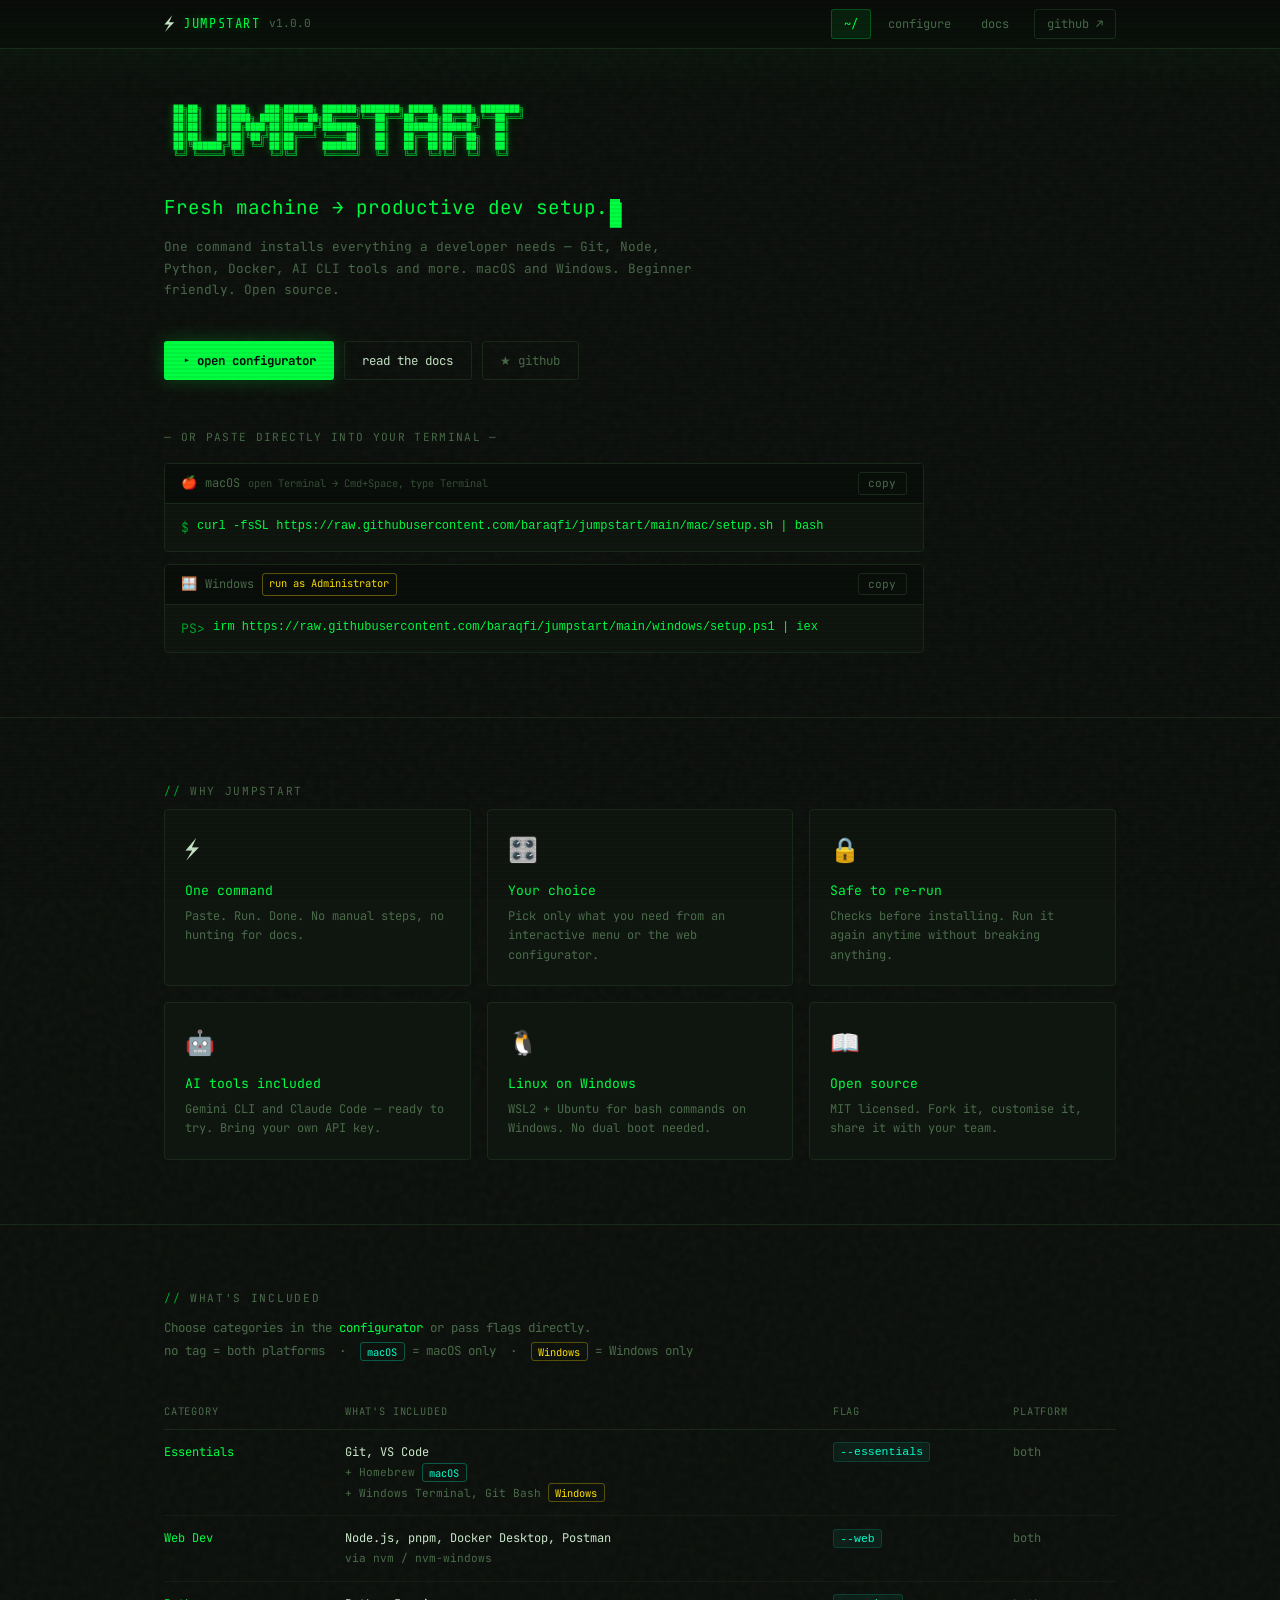
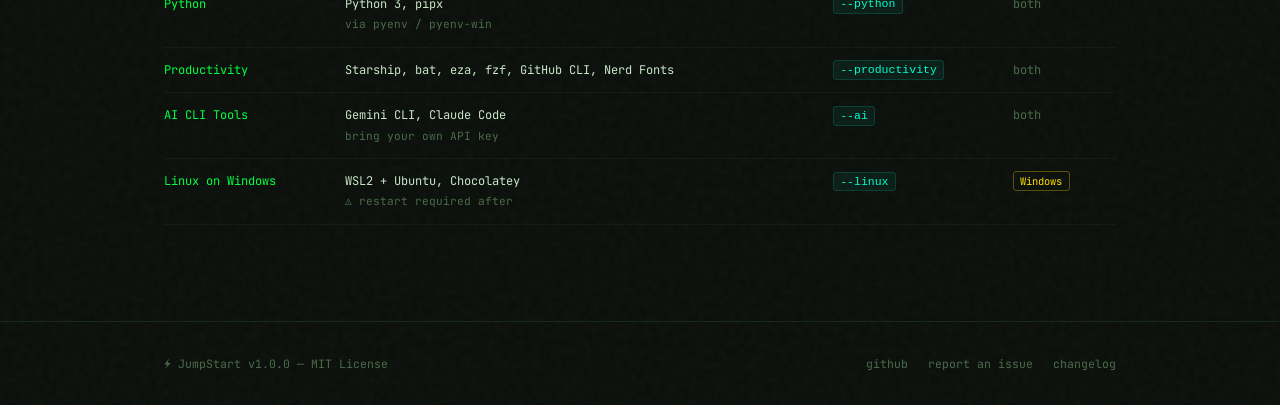
==== web/index.html @ 2a9f5e68 "windows version, web files" ====
<!DOCTYPE html>
<html lang="en">
<head>
  <meta charset="UTF-8" />
  <meta name="viewport" content="width=device-width, initial-scale=1.0" />
  <title>JumpStart — Dev Setup in Minutes</title>
  <meta name="description" content="Go from fresh Mac or Windows install to productive dev environment in ~15 minutes. Open source, beginner friendly." />
  <link rel="icon" href="data:image/svg+xml,<svg xmlns='http://www.w3.org/2000/svg' viewBox='0 0 100 100'><text y='.9em' font-size='90'>⚡</text></svg>" />
  <link rel="preconnect" href="https://fonts.googleapis.com" />
  <link rel="preconnect" href="https://fonts.gstatic.com" crossorigin />
  <link href="https://fonts.googleapis.com/css2?family=JetBrains+Mono:wght@300;400;500;700&family=Share+Tech+Mono&display=swap" rel="stylesheet" />
  <link rel="stylesheet" href="style.css" />
</head>
<body>

  <!-- NAV -->
  <nav class="nav">
    <div class="nav-inner">
      <a href="index.html" class="nav-logo">
        <span class="logo-icon">⚡</span>
        <span class="logo-text">JumpStart</span>
        <span class="logo-version">v1.0.0</span>
      </a>
      <div class="nav-links">
        <a href="index.html" class="nav-link active">~/</a>
        <a href="configure.html" class="nav-link">configure</a>
        <a href="docs.html" class="nav-link">docs</a>
        <a href="https://github.com/baraqfi/jumpstart" target="_blank" class="nav-link nav-link-external">github ↗</a>
      </div>
    </div>
  </nav>

  <!-- HERO -->
  <section class="hero">
    <div class="container">

      <pre class="ascii-logo" aria-hidden="true">
  ██╗██╗   ██╗███╗   ███╗██████╗ ███████╗████████╗ █████╗ ██████╗ ████████╗
  ██║██║   ██║████╗ ████║██╔══██╗██╔════╝╚══██╔══╝██╔══██╗██╔══██╗╚══██╔══╝
  ██║██║   ██║██╔████╔██║██████╔╝███████╗   ██║   ███████║██████╔╝   ██║
  ██║██║   ██║██║╚██╔╝██║██╔═══╝ ╚════██║   ██║   ██╔══██║██╔══██╗   ██║
  ██║╚██████╔╝██║ ╚═╝ ██║██║     ███████║   ██║   ██║  ██║██║  ██║   ██║
  ╚═╝ ╚═════╝ ╚═╝     ╚═╝╚═╝     ╚══════╝   ╚═╝   ╚═╝  ╚═╝╚═╝  ╚═╝   ╚═╝</pre>

      <div class="hero-mobile-title">⚡ JUMPSTART</div>

      <p class="hero-tagline">
        Fresh machine → productive dev setup.<span class="cursor">█</span>
      </p>
      <p class="hero-sub">
        One command installs everything a developer needs — Git, Node, Python, Docker,
        AI CLI tools and more. macOS and Windows. Beginner friendly. Open source.
      </p>

      <div class="hero-ctas">
        <a href="configure.html" class="btn btn-primary">▸ open configurator</a>
        <a href="docs.html" class="btn btn-outline">read the docs</a>
        <a href="https://github.com/baraqfi/jumpstart" target="_blank" class="btn btn-ghost">★ github</a>
      </div>

      <!-- ONE-LINERS -->
      <p class="divider-label">— or paste directly into your terminal —</p>

      <div class="cmd-blocks">
        <div class="cmd-block">
          <div class="cmd-header">
            <div class="cmd-platform">
              <span>🍎</span>
              <span class="cmd-platform-label">macOS</span>
              <span class="cmd-hint">open Terminal → Cmd+Space, type Terminal</span>
            </div>
            <button class="copy-btn" data-copy="curl -fsSL https://raw.githubusercontent.com/baraqfi/jumpstart/main/mac/setup.sh | bash">copy</button>
          </div>
          <div class="cmd-body">
            <span class="prompt">$</span>
            <code>curl -fsSL https://raw.githubusercontent.com/baraqfi/jumpstart/main/mac/setup.sh | bash</code>
          </div>
        </div>

        <div class="cmd-block">
          <div class="cmd-header">
            <div class="cmd-platform">
              <span>🪟</span>
              <span class="cmd-platform-label">Windows</span>
              <span class="cmd-tag-warn">run as Administrator</span>
            </div>
            <button class="copy-btn" data-copy="irm https://raw.githubusercontent.com/baraqfi/jumpstart/main/windows/setup.ps1 | iex">copy</button>
          </div>
          <div class="cmd-body">
            <span class="prompt">PS&gt;</span>
            <code>irm https://raw.githubusercontent.com/baraqfi/jumpstart/main/windows/setup.ps1 | iex</code>
          </div>
        </div>
      </div>
    </div>
  </section>

  <!-- FEATURES -->
  <section class="section border-top">
    <div class="container">
      <p class="section-label"><span class="comment-slash">// </span>why jumpstart</p>
      <div class="features-grid">
        <div class="feature-card">
          <div class="feature-icon">⚡</div>
          <div class="feature-title">One command</div>
          <div class="feature-desc">Paste. Run. Done. No manual steps, no hunting for docs.</div>
        </div>
        <div class="feature-card">
          <div class="feature-icon">🎛️</div>
          <div class="feature-title">Your choice</div>
          <div class="feature-desc">Pick only what you need from an interactive menu or the web configurator.</div>
        </div>
        <div class="feature-card">
          <div class="feature-icon">🔒</div>
          <div class="feature-title">Safe to re-run</div>
          <div class="feature-desc">Checks before installing. Run it again anytime without breaking anything.</div>
        </div>
        <div class="feature-card">
          <div class="feature-icon">🤖</div>
          <div class="feature-title">AI tools included</div>
          <div class="feature-desc">Gemini CLI and Claude Code — ready to try. Bring your own API key.</div>
        </div>
        <div class="feature-card">
          <div class="feature-icon">🐧</div>
          <div class="feature-title">Linux on Windows</div>
          <div class="feature-desc">WSL2 + Ubuntu for bash commands on Windows. No dual boot needed.</div>
        </div>
        <div class="feature-card">
          <div class="feature-icon">📖</div>
          <div class="feature-title">Open source</div>
          <div class="feature-desc">MIT licensed. Fork it, customise it, share it with your team.</div>
        </div>
      </div>
    </div>
  </section>

  <!-- WHAT'S INCLUDED -->
  <section class="section border-top">
    <div class="container">
      <p class="section-label"><span class="comment-slash">// </span>what's included</p>
      <p class="section-sub">
        Choose categories in the <a href="configure.html" class="link-green">configurator</a> or pass flags directly.
        <br><span class="tag-key">no tag</span> = both platforms &nbsp;·&nbsp;
        <span class="tag-mac">macOS</span> = macOS only &nbsp;·&nbsp;
        <span class="tag-win">Windows</span> = Windows only
      </p>

      <div class="table-wrap">
        <table class="pkg-table">
          <thead>
            <tr>
              <th>Category</th>
              <th>What's included</th>
              <th>Flag</th>
              <th>Platform</th>
            </tr>
          </thead>
          <tbody>
            <tr>
              <td class="td-cat">Essentials</td>
              <td>Git, VS Code<br><span class="td-sub">+ Homebrew <span class="tag-mac">macOS</span></span><br><span class="td-sub">+ Windows Terminal, Git Bash <span class="tag-win">Windows</span></span></td>
              <td><code class="flag">--essentials</code></td>
              <td class="td-plat">both</td>
            </tr>
            <tr>
              <td class="td-cat">Web Dev</td>
              <td>Node.js, pnpm, Docker Desktop, Postman<br><span class="td-sub">via nvm / nvm-windows</span></td>
              <td><code class="flag">--web</code></td>
              <td class="td-plat">both</td>
            </tr>
            <tr>
              <td class="td-cat">Python</td>
              <td>Python 3, pipx<br><span class="td-sub">via pyenv / pyenv-win</span></td>
              <td><code class="flag">--python</code></td>
              <td class="td-plat">both</td>
            </tr>
            <tr>
              <td class="td-cat">Productivity</td>
              <td>Starship, bat, eza, fzf, GitHub CLI, Nerd Fonts</td>
              <td><code class="flag">--productivity</code></td>
              <td class="td-plat">both</td>
            </tr>
            <tr>
              <td class="td-cat">AI CLI Tools</td>
              <td>Gemini CLI, Claude Code<br><span class="td-sub">bring your own API key</span></td>
              <td><code class="flag">--ai</code></td>
              <td class="td-plat">both</td>
            </tr>
            <tr>
              <td class="td-cat">Linux on Windows</td>
              <td>WSL2 + Ubuntu, Chocolatey<br><span class="td-sub">⚠ restart required after</span></td>
              <td><code class="flag">--linux</code></td>
              <td class="td-plat"><span class="tag-win">Windows</span></td>
            </tr>
          </tbody>
        </table>
      </div>
    </div>
  </section>

  <!-- FOOTER -->
  <footer class="footer">
    <div class="container footer-inner">
      <span>⚡ JumpStart v1.0.0 — MIT License</span>
      <div class="footer-links">
        <a href="https://github.com/baraqfi/jumpstart" target="_blank">github</a>
        <a href="https://github.com/baraqfi/jumpstart/issues" target="_blank">report an issue</a>
        <a href="https://github.com/baraqfi/jumpstart/blob/main/CHANGELOG.md" target="_blank">changelog</a>
      </div>
    </div>
  </footer>

  <script src="main.js"></script>
</body>
</html>
---- web/style.css ----
@import url('https://fonts.googleapis.com/css2?family=JetBrains+Mono:wght@300;400;500;700&family=Share+Tech+Mono&display=swap');

/* ─── RESET & BASE ───────────────────────────── */
*, *::before, *::after { box-sizing: border-box; margin: 0; padding: 0; }

:root {
  --bg:       #0a0e0a;
  --surface:  #0f150f;
  --border:   #1a2a1a;
  --green:    #00ff41;
  --dimgreen: #00a829;
  --cyan:     #00ffcc;
  --yellow:   #ffe000;
  --red:      #ff4444;
  --muted:    #4a6b4a;
  --text:     #c8e6c8;
  --font:     'JetBrains Mono', 'Fira Code', Consolas, monospace;
}

html { scroll-behavior: smooth; }

body {
  background: var(--bg);
  color: var(--text);
  font-family: var(--font);
  font-size: 13px;
  line-height: 1.7;
  overflow-x: hidden;
  /* CRT noise */
  background-image: url("data:image/svg+xml,%3Csvg viewBox='0 0 200 200' xmlns='http://www.w3.org/2000/svg'%3E%3Cfilter id='n'%3E%3CfeTurbulence type='fractalNoise' baseFrequency='0.85' numOctaves='4' stitchTiles='stitch'/%3E%3C/filter%3E%3Crect width='100%25' height='100%25' filter='url(%23n)' opacity='0.035'/%3E%3C/svg%3E");
}

/* CRT scanlines */
body::before {
  content: '';
  position: fixed;
  inset: 0;
  background: repeating-linear-gradient(0deg, transparent, transparent 2px, rgba(0,0,0,0.06) 2px, rgba(0,0,0,0.06) 4px);
  pointer-events: none;
  z-index: 9999;
}

/* Moving scanline */
body::after {
  content: '';
  position: fixed;
  top: 0; left: 0; right: 0;
  height: 100px;
  background: linear-gradient(to bottom, transparent, rgba(0,255,65,0.022), transparent);
  animation: scanline 12s linear infinite;
  pointer-events: none;
  z-index: 9998;
}

@keyframes scanline {
  from { transform: translateY(-100px); }
  to   { transform: translateY(100vh); }
}

@keyframes blink {
  0%, 100% { opacity: 1; }
  50%       { opacity: 0; }
}

@keyframes fadeup {
  from { opacity: 0; transform: translateY(14px); }
  to   { opacity: 1; transform: translateY(0); }
}

::-webkit-scrollbar { width: 5px; }
::-webkit-scrollbar-track { background: var(--bg); }
::-webkit-scrollbar-thumb { background: var(--border); border-radius: 3px; }
::-webkit-scrollbar-thumb:hover { background: var(--muted); }
::selection { background: var(--green); color: var(--bg); }

a { color: inherit; text-decoration: none; }

/* ─── LAYOUT ─────────────────────────────────── */
.container {
  max-width: 1000px;
  margin: 0 auto;
  padding: 0 1.5rem;
}

.page-top { padding-top: 5.5rem; padding-bottom: 4rem; }

/* ─── NAV ────────────────────────────────────── */
.nav {
  position: fixed;
  top: 0; left: 0; right: 0;
  z-index: 100;
  border-bottom: 1px solid var(--border);
  background: rgba(10, 14, 10, 0.92);
  backdrop-filter: blur(8px);
}

.nav-inner {
  max-width: 1000px;
  margin: 0 auto;
  padding: 0 1.5rem;
  height: 48px;
  display: flex;
  align-items: center;
  justify-content: space-between;
}

.nav-logo {
  display: flex;
  align-items: center;
  gap: 0.5rem;
  text-decoration: none;
}

.logo-icon { font-size: 1.1rem; }

.logo-text {
  font-family: 'Share Tech Mono', monospace;
  color: var(--green);
  font-size: 0.85rem;
  letter-spacing: 0.12em;
  text-transform: uppercase;
  text-shadow: 0 0 8px rgba(0,255,65,0.4);
}

.logo-version { color: var(--muted); font-size: 0.7rem; }

.nav-links { display: flex; align-items: center; gap: 0.25rem; }

.nav-link {
  padding: 0.25rem 0.75rem;
  font-size: 0.75rem;
  color: var(--muted);
  border-radius: 3px;
  border: 1px solid transparent;
  transition: all 0.15s;
}

.nav-link:hover { color: var(--text); background: var(--surface); }

.nav-link.active {
  color: var(--green);
  background: rgba(0,255,65,0.08);
  border-color: rgba(0,255,65,0.25);
}

.nav-link-external {
  margin-left: 0.5rem;
  border-color: var(--border);
}
.nav-link-external:hover { color: var(--green); border-color: var(--dimgreen); }

/* ─── SHARED TEXT ────────────────────────────── */
.section-label {
  font-size: 0.7rem;
  text-transform: uppercase;
  letter-spacing: 0.15em;
  color: var(--muted);
  margin-bottom: 0.5rem;
}

.comment-slash { color: var(--dimgreen); }

.page-header { margin-bottom: 2.5rem; animation: fadeup 0.5s ease both; }
.page-title { font-family: 'Share Tech Mono', monospace; font-size: 1.6rem; color: var(--green); margin-bottom: 0.5rem; }
.page-sub { color: var(--muted); font-size: 0.8rem; }

.border-top { border-top: 1px solid var(--border); }

/* ─── BUTTONS ────────────────────────────────── */
.btn {
  display: inline-flex;
  align-items: center;
  padding: 0.5rem 1.1rem;
  font-size: 0.78rem;
  font-family: var(--font);
  border-radius: 3px;
  border: 1px solid transparent;
  cursor: pointer;
  transition: all 0.15s;
  text-decoration: none;
}

.btn-primary {
  background: var(--green);
  color: var(--bg);
  font-weight: 700;
  box-shadow: 0 0 18px rgba(0,255,65,0.25);
}
.btn-primary:hover { background: var(--cyan); box-shadow: 0 0 24px rgba(0,255,204,0.3); }

.btn-outline { border-color: var(--border); color: var(--text); }
.btn-outline:hover { border-color: var(--dimgreen); color: var(--green); }

.btn-ghost { border-color: var(--border); color: var(--muted); }
.btn-ghost:hover { border-color: var(--dimgreen); color: var(--text); }

.copy-btn {
  font-family: var(--font);
  font-size: 0.7rem;
  padding: 0.2rem 0.6rem;
  border: 1px solid var(--border);
  border-radius: 3px;
  background: transparent;
  color: var(--muted);
  cursor: pointer;
  transition: all 0.15s;
}
.copy-btn:hover { border-color: var(--dimgreen); color: var(--text); }
.copy-btn.copied { border-color: var(--green); color: var(--green); }
.copy-btn:disabled { opacity: 0.3; cursor: not-allowed; }

/* ─── HERO ───────────────────────────────────── */
.hero { padding: 6.5rem 0 4rem; }

.ascii-logo {
  font-size: 8px;
  line-height: 1.15;
  color: var(--green);
  text-shadow: 0 0 10px rgba(0,255,65,0.4);
  overflow-x: auto;
  margin-bottom: 2rem;
  animation: fadeup 0.6s ease both;
}

.hero-mobile-title {
  display: none;
  font-family: 'Share Tech Mono', monospace;
  font-size: 2rem;
  color: var(--green);
  text-shadow: 0 0 12px rgba(0,255,65,0.5);
  margin-bottom: 1.5rem;
}

.hero-tagline {
  font-size: 1.2rem;
  color: var(--green);
  margin-bottom: 0.75rem;
  animation: fadeup 0.5s 0.2s ease both;
}

.cursor {
  display: inline-block;
  width: 10px;
  height: 1em;
  background: var(--green);
  margin-left: 2px;
  vertical-align: middle;
  animation: blink 1s step-end infinite;
}

.hero-sub {
  color: var(--muted);
  font-size: 0.8rem;
  max-width: 540px;
  margin-bottom: 2.5rem;
  animation: fadeup 0.5s 0.3s ease both;
}

.hero-ctas {
  display: flex;
  flex-wrap: wrap;
  gap: 0.6rem;
  margin-bottom: 3rem;
  animation: fadeup 0.5s 0.4s ease both;
}

.divider-label {
  font-size: 0.7rem;
  color: var(--muted);
  text-transform: uppercase;
  letter-spacing: 0.12em;
  margin-bottom: 1rem;
  animation: fadeup 0.5s 0.5s ease both;
}

/* ─── COMMAND BLOCKS ─────────────────────────── */
.cmd-blocks {
  display: flex;
  flex-direction: column;
  gap: 0.75rem;
  max-width: 760px;
  animation: fadeup 0.5s 0.55s ease both;
}

.cmd-block {
  background: var(--surface);
  border: 1px solid var(--border);
  border-radius: 4px;
  overflow: hidden;
  transition: border-color 0.2s;
}
.cmd-block:hover { border-color: var(--dimgreen); }

.cmd-header {
  display: flex;
  align-items: center;
  justify-content: space-between;
  padding: 0.5rem 1rem;
  border-bottom: 1px solid var(--border);
  background: var(--bg);
}

.cmd-platform { display: flex; align-items: center; gap: 0.5rem; }
.cmd-platform-label { color: var(--muted); font-size: 0.75rem; }
.cmd-hint { color: var(--muted); font-size: 0.65rem; opacity: 0.7; }

.cmd-tag-warn {
  font-size: 0.65rem;
  color: var(--yellow);
  border: 1px solid rgba(255,224,0,0.35);
  padding: 0.1rem 0.4rem;
  border-radius: 3px;
}

.cmd-body {
  display: flex;
  align-items: flex-start;
  gap: 0.5rem;
  padding: 0.75rem 1rem;
  overflow-x: auto;
}

.prompt { color: var(--dimgreen); flex-shrink: 0; margin-top: 1px; }
.cmd-body code { color: var(--green); font-size: 0.75rem; white-space: nowrap; }

/* ─── SECTION ────────────────────────────────── */
.section { padding: 4rem 0; }
.section-sub { color: var(--muted); font-size: 0.78rem; margin-bottom: 2rem; line-height: 1.9; }

/* ─── FEATURES ───────────────────────────────── */
.features-grid {
  display: grid;
  grid-template-columns: repeat(auto-fill, minmax(260px, 1fr));
  gap: 1rem;
}

.feature-card {
  background: var(--surface);
  border: 1px solid var(--border);
  border-radius: 4px;
  padding: 1.25rem;
  transition: border-color 0.2s, box-shadow 0.2s;
}
.feature-card:hover {
  border-color: var(--dimgreen);
  box-shadow: 0 0 20px rgba(0,255,65,0.07);
}

.feature-icon { font-size: 1.5rem; margin-bottom: 0.6rem; }
.feature-title { color: var(--green); font-size: 0.82rem; margin-bottom: 0.3rem; }
.feature-desc { color: var(--muted); font-size: 0.75rem; line-height: 1.6; }

/* ─── PACKAGE TABLE ──────────────────────────── */
.table-wrap { overflow-x: auto; }

.pkg-table {
  width: 100%;
  border-collapse: collapse;
  font-size: 0.75rem;
}

.pkg-table th {
  text-align: left;
  color: var(--muted);
  font-weight: normal;
  padding: 0.5rem 1rem 0.5rem 0;
  border-bottom: 1px solid var(--border);
  text-transform: uppercase;
  letter-spacing: 0.08em;
  font-size: 0.65rem;
}

.pkg-table td {
  padding: 0.75rem 1rem 0.75rem 0;
  border-bottom: 1px solid rgba(26,42,26,0.5);
  vertical-align: top;
  line-height: 1.7;
}

.pkg-table tr:hover td { background: var(--surface); }
.td-cat { color: var(--green); white-space: nowrap; }
.td-sub { color: var(--muted); font-size: 0.7rem; }
.td-plat { color: var(--muted); white-space: nowrap; }

/* ─── TAGS ───────────────────────────────────── */
.tag-mac {
  font-size: 0.65rem;
  color: var(--cyan);
  border: 1px solid rgba(0,255,204,0.3);
  padding: 0.1rem 0.4rem;
  border-radius: 3px;
  white-space: nowrap;
}

.tag-win {
  font-size: 0.65rem;
  color: var(--yellow);
  border: 1px solid rgba(255,224,0,0.3);
  padding: 0.1rem 0.4rem;
  border-radius: 3px;
  white-space: nowrap;
}

.tag-key { color: var(--muted); }

.flag {
  font-size: 0.72rem;
  color: var(--cyan);
  background: rgba(0,255,204,0.06);
  padding: 0.15rem 0.4rem;
  border-radius: 3px;
  border: 1px solid rgba(0,255,204,0.15);
}

/* ─── CONFIGURATOR ───────────────────────────── */
.config-toolbar {
  display: flex;
  flex-wrap: wrap;
  align-items: center;
  justify-content: space-between;
  gap: 1rem;
  margin-bottom: 1.75rem;
}

.platform-toggle {
  display: flex;
  background: var(--surface);
  border: 1px solid var(--border);
  border-radius: 4px;
  padding: 3px;
  gap: 3px;
}

.platform-btn {
  font-family: var(--font);
  font-size: 0.75rem;
  padding: 0.3rem 1rem;
  border: none;
  border-radius: 3px;
  background: transparent;
  color: var(--muted);
  cursor: pointer;
  transition: all 0.15s;
}
.platform-btn.active { background: var(--green); color: var(--bg); font-weight: 700; }

.config-actions { display: flex; align-items: center; gap: 0.6rem; font-size: 0.72rem; }

.action-btn {
  font-family: var(--font);
  background: none;
  border: none;
  color: var(--muted);
  cursor: pointer;
  font-size: 0.72rem;
  transition: color 0.15s;
}
.action-btn:hover { color: var(--green); }
.action-btn-red:hover { color: var(--red); }
.action-divider { color: var(--border); }
.selected-count { color: var(--muted); }

.config-grid {
  display: grid;
  grid-template-columns: 1fr 340px;
  gap: 1.5rem;
  align-items: start;
}

/* ─── CATEGORY CARDS ─────────────────────────── */
.cards-col { display: flex; flex-direction: column; gap: 0.75rem; }

.cat-card {
  background: var(--surface);
  border: 1px solid var(--border);
  border-radius: 4px;
  padding: 1.1rem;
  cursor: pointer;
  transition: border-color 0.15s, box-shadow 0.15s;
  user-select: none;
}
.cat-card:hover { border-color: var(--dimgreen); }
.cat-card.selected {
  border-color: var(--green);
  background: rgba(0,255,65,0.04);
  box-shadow: 0 0 16px rgba(0,255,65,0.07);
}
.cat-card.unavailable {
  opacity: 0.3;
  cursor: not-allowed;
  pointer-events: none;
}

.cat-card-top { display: flex; align-items: flex-start; justify-content: space-between; gap: 1rem; margin-bottom: 0.75rem; }
.cat-card-info { flex: 1; }
.cat-card-name-row { display: flex; align-items: center; gap: 0.5rem; margin-bottom: 0.2rem; flex-wrap: wrap; }
.cat-name { color: var(--text); font-size: 0.82rem; font-weight: 500; }
.cat-card.selected .cat-name { color: var(--green); }
.cat-tagline { color: var(--muted); font-size: 0.72rem; }

.cat-badge-rec {
  font-size: 0.62rem;
  color: var(--dimgreen);
  border: 1px solid rgba(0,168,41,0.35);
  padding: 0.1rem 0.4rem;
  border-radius: 3px;
}
.cat-badge-note {
  font-size: 0.62rem;
  color: var(--muted);
  border: 1px solid var(--border);
  padding: 0.1rem 0.4rem;
  border-radius: 3px;
}

.cat-checkbox {
  width: 18px; height: 18px;
  border: 2px solid var(--muted);
  border-radius: 3px;
  flex-shrink: 0;
  display: flex; align-items: center; justify-content: center;
  font-size: 0.65rem;
  color: transparent;
  transition: all 0.15s;
}
.cat-card.selected .cat-checkbox {
  background: var(--green);
  border-color: var(--green);
  color: var(--bg);
}

.cat-packages {
  border-top: 1px solid rgba(26,42,26,0.7);
  padding-top: 0.6rem;
  display: flex; flex-direction: column; gap: 0.25rem;
}

.cat-pkg { display: flex; align-items: baseline; gap: 0.4rem; font-size: 0.72rem; flex-wrap: wrap; }
.pkg-arrow { color: var(--dimgreen); flex-shrink: 0; }
.pkg-name { color: var(--text); }
.pkg-desc { color: var(--muted); }

/* Platform visibility on cards */
.win-only { display: none; }
body.platform-windows .win-only { display: flex; }
body.platform-windows .mac-only { display: none; }
body.platform-mac .mac-only { display: flex; }

.cat-warn {
  margin-top: 0.5rem;
  font-size: 0.68rem;
  color: var(--yellow);
  padding: 0.3rem 0.5rem;
  border: 1px solid rgba(255,224,0,0.2);
  border-radius: 3px;
  background: rgba(255,224,0,0.04);
}

.cat-flag {
  display: inline-block;
  margin-top: 0.6rem;
  font-size: 0.68rem;
  color: var(--cyan);
  background: rgba(0,255,204,0.05);
  border: 1px solid rgba(0,255,204,0.12);
  padding: 0.15rem 0.4rem;
  border-radius: 3px;
}

/* ─── TERMINAL WINDOW ────────────────────────── */
.output-col { position: sticky; top: 4.5rem; }

.terminal-window {
  border: 1px solid var(--border);
  border-radius: 5px;
  overflow: hidden;
  background: var(--surface);
  margin-bottom: 1rem;
}

.terminal-titlebar {
  display: flex;
  align-items: center;
  gap: 0.6rem;
  padding: 0.5rem 0.75rem;
  border-bottom: 1px solid var(--border);
  background: var(--bg);
}

.terminal-dots { display: flex; gap: 5px; }
.dot { width: 11px; height: 11px; border-radius: 50%; }
.dot-red    { background: #ff5f57; }
.dot-yellow { background: #ffbd2e; }
.dot-green  { background: #28ca41; }

.terminal-title { flex: 1; font-size: 0.7rem; color: var(--muted); text-align: center; }

.terminal-body { padding: 0.85rem 1rem; min-height: 72px; overflow-x: auto; }
.terminal-line { display: flex; align-items: flex-start; gap: 0.5rem; font-size: 0.72rem; }
.terminal-output { color: var(--green); word-break: break-all; white-space: pre-wrap; }
.terminal-output.placeholder { color: var(--muted); white-space: nowrap; }

.inspect-tip {
  font-size: 0.68rem;
  color: var(--muted);
  padding: 0.75rem;
  border: 1px solid rgba(26,42,26,0.6);
  border-radius: 4px;
  line-height: 1.8;
  background: rgba(15,21,15,0.5);
}

/* ─── LINKS ──────────────────────────────────── */
.link-green { color: var(--green); }
.link-green:hover { text-decoration: underline; }
.link-cyan { color: var(--cyan); }
.link-cyan:hover { text-decoration: underline; }
.text-green { color: var(--green); }

/* ─── DOCS ───────────────────────────────────── */
.docs-layout {
  display: grid;
  grid-template-columns: 180px 1fr;
  gap: 3rem;
  align-items: start;
}

.docs-sidebar { position: sticky; top: 4.5rem; padding-top: 0.25rem; }

.toc { display: flex; flex-direction: column; gap: 0.15rem; margin-bottom: 2rem; }
.toc-link {
  font-size: 0.72rem;
  color: var(--muted);
  padding: 0.3rem 0.5rem;
  border-left: 1px solid var(--border);
  transition: all 0.15s;
}
.toc-link:hover { color: var(--green); border-left-color: var(--dimgreen); }

.sidebar-version { border-top: 1px solid var(--border); padding-top: 1.25rem; }
.version-num { color: var(--green); font-size: 0.8rem; margin-bottom: 0.25rem; }
.changelog-link { font-size: 0.7rem; color: var(--muted); }
.changelog-link:hover { color: var(--green); }

.doc-section { margin-bottom: 3.5rem; scroll-margin-top: 5rem; }
.doc-h2 {
  font-size: 1rem;
  color: var(--green);
  margin-bottom: 1rem;
  padding-bottom: 0.5rem;
  border-bottom: 1px solid var(--border);
  display: flex;
  align-items: center;
  gap: 0.5rem;
  flex-wrap: wrap;
}
.doc-p { color: var(--text); font-size: 0.78rem; margin-bottom: 1rem; line-height: 1.8; }

.code-label { color: var(--muted); font-size: 0.7rem; margin-bottom: 0.4rem; }

.code-block {
  background: var(--surface);
  border: 1px solid var(--border);
  border-radius: 4px;
  overflow: hidden;
}
.code-header {
  display: flex;
  align-items: center;
  justify-content: space-between;
  padding: 0.4rem 0.75rem;
  border-bottom: 1px solid var(--border);
  background: var(--bg);
}
.code-lang { font-size: 0.65rem; color: var(--muted); text-transform: uppercase; letter-spacing: 0.08em; }
.code-block pre {
  padding: 0.75rem;
  color: var(--green);
  font-size: 0.72rem;
  line-height: 1.7;
  overflow-x: auto;
  white-space: pre;
}

.flags-table-wrap { overflow-x: auto; margin-bottom: 1rem; }
.flags-table { width: 100%; border-collapse: collapse; font-size: 0.75rem; }
.flags-table th {
  text-align: left; color: var(--muted); font-weight: normal;
  padding: 0.4rem 1rem 0.4rem 0;
  border-bottom: 1px solid var(--border);
  font-size: 0.65rem; text-transform: uppercase; letter-spacing: 0.08em;
}
.flags-table td { padding: 0.6rem 1rem 0.6rem 0; border-bottom: 1px solid rgba(26,42,26,0.4); color: var(--text); }
.flags-table td:first-child { white-space: nowrap; }
.flags-table tr:hover td { background: var(--surface); }

.doc-cats { display: flex; flex-direction: column; gap: 0.75rem; }
.doc-cat-card {
  background: var(--surface);
  border: 1px solid var(--border);
  border-radius: 4px;
  padding: 1rem;
}
.doc-cat-header { display: flex; align-items: center; gap: 0.6rem; flex-wrap: wrap; margin-bottom: 0.6rem; }
.doc-cat-name { color: var(--green); font-size: 0.82rem; font-weight: 500; }
.doc-pkg { font-size: 0.73rem; color: var(--text); padding: 0.15rem 0; display: flex; align-items: baseline; gap: 0.4rem; flex-wrap: wrap; }

.badge-free {
  font-size: 0.62rem;
  color: var(--dimgreen);
  border: 1px solid rgba(0,168,41,0.35);
  padding: 0.1rem 0.4rem;
  border-radius: 3px;
}

.doc-ol { list-style: decimal; padding-left: 1.25rem; font-size: 0.75rem; color: var(--text); display: flex; flex-direction: column; gap: 0.25rem; }
.doc-ol li { padding: 0.15rem 0; }

.doc-note {
  font-size: 0.74rem;
  color: var(--text);
  padding: 0.85rem 1rem;
  border: 1px solid var(--border);
  border-radius: 4px;
  line-height: 1.8;
}
.doc-note-warn { border-color: rgba(255,224,0,0.3); color: var(--text); }
.doc-note-warn strong { color: var(--yellow); }

.doc-checks { display: flex; flex-direction: column; gap: 0.4rem; }
.doc-check { display: flex; gap: 0.6rem; font-size: 0.75rem; color: var(--text); }
.check-icon { color: var(--green); flex-shrink: 0; }

.inline-code {
  font-family: var(--font);
  font-size: 0.72rem;
  color: var(--cyan);
  background: rgba(0,255,204,0.07);
  padding: 0.1rem 0.35rem;
  border-radius: 3px;
  border: 1px solid rgba(0,255,204,0.15);
}

/* ─── FOOTER ─────────────────────────────────── */
.footer {
  border-top: 1px solid var(--border);
  padding: 2rem 0;
  margin-top: 2rem;
}
.footer-inner {
  display: flex;
  flex-wrap: wrap;
  align-items: center;
  justify-content: space-between;
  gap: 1rem;
  font-size: 0.72rem;
  color: var(--muted);
}
.footer-links { display: flex; gap: 1.25rem; }
.footer-links a { color: var(--muted); transition: color 0.15s; }
.footer-links a:hover { color: var(--green); }

/* ─── RESPONSIVE ─────────────────────────────── */
@media (max-width: 768px) {
  .ascii-logo { display: none; }
  .hero-mobile-title { display: block; }
  .config-grid { grid-template-columns: 1fr; }
  .output-col { position: static; }
  .docs-layout { grid-template-columns: 1fr; }
  .docs-sidebar { display: none; }
  .nav-link { padding: 0.25rem 0.4rem; font-size: 0.7rem; }
  .logo-version { display: none; }
}

@media (max-width: 480px) {
  .hero-ctas { flex-direction: column; }
  .btn { justify-content: center; }
  .config-toolbar { flex-direction: column; align-items: flex-start; }
}
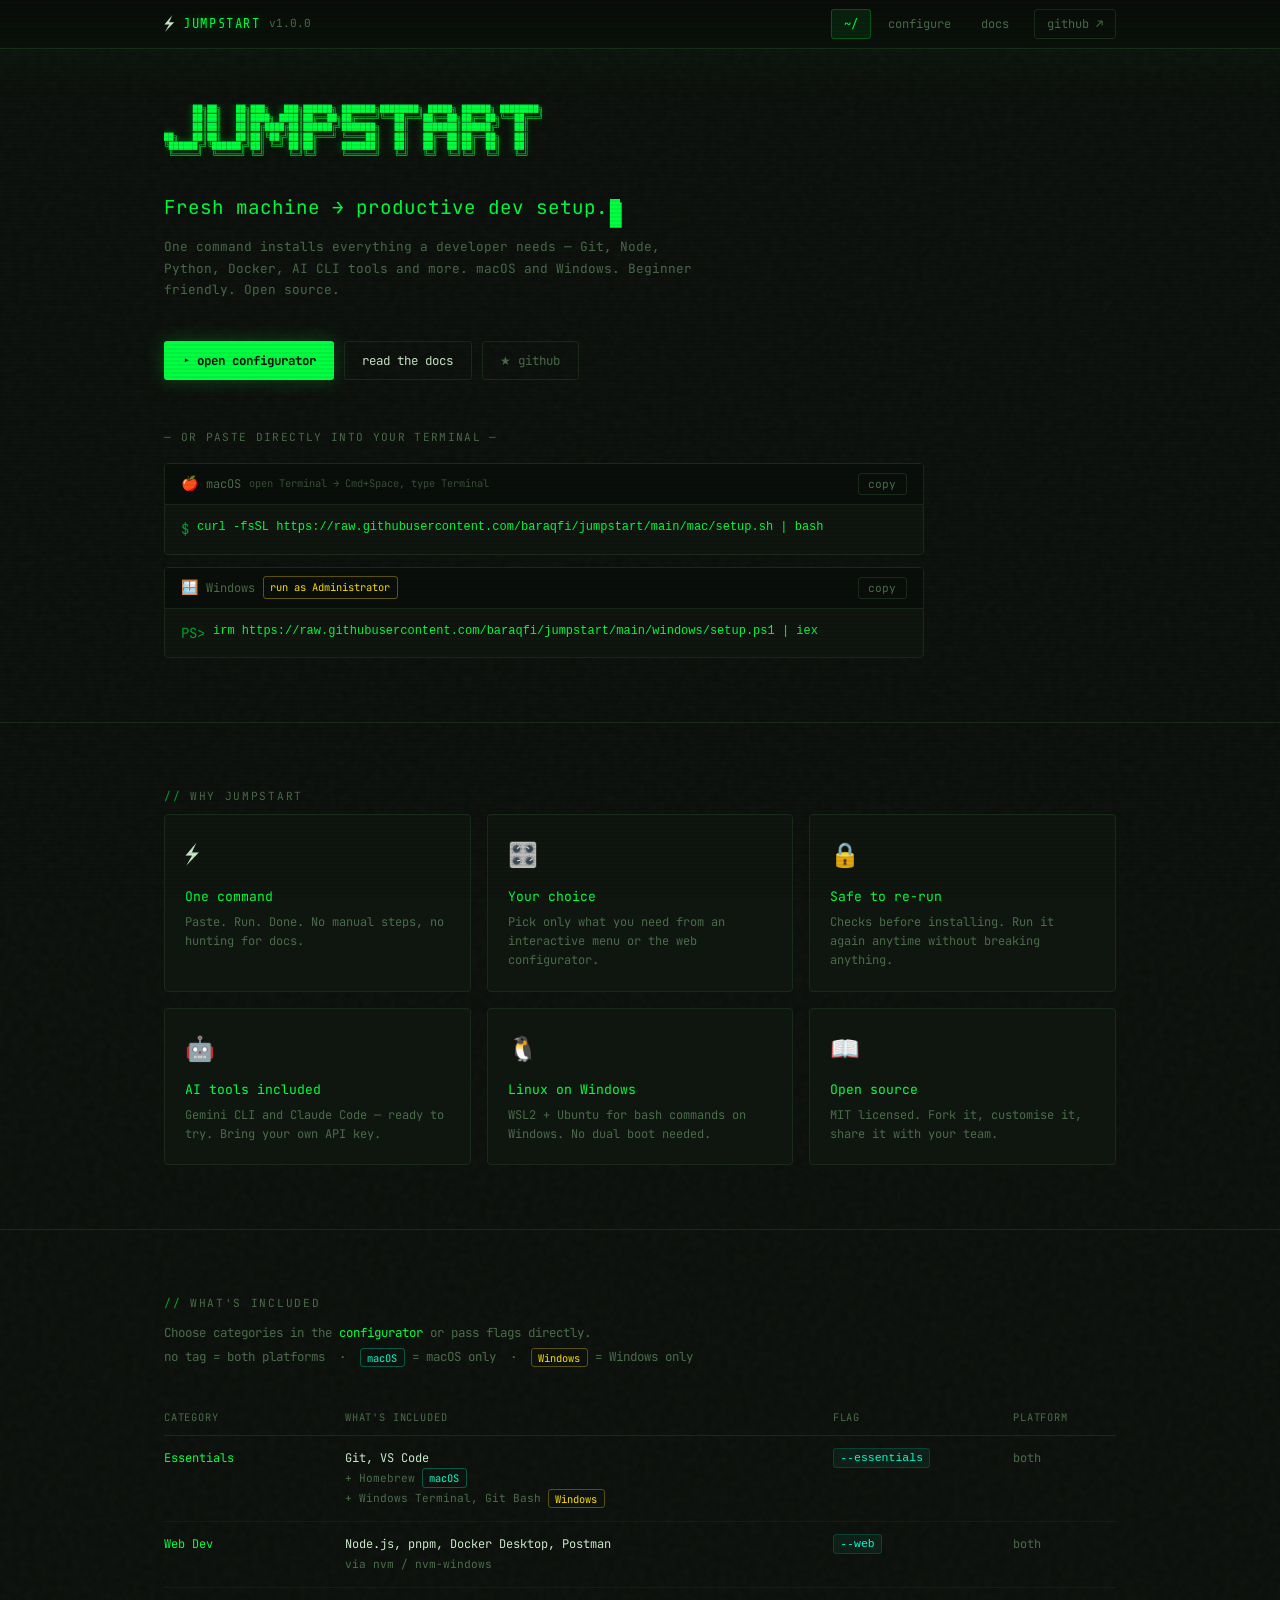
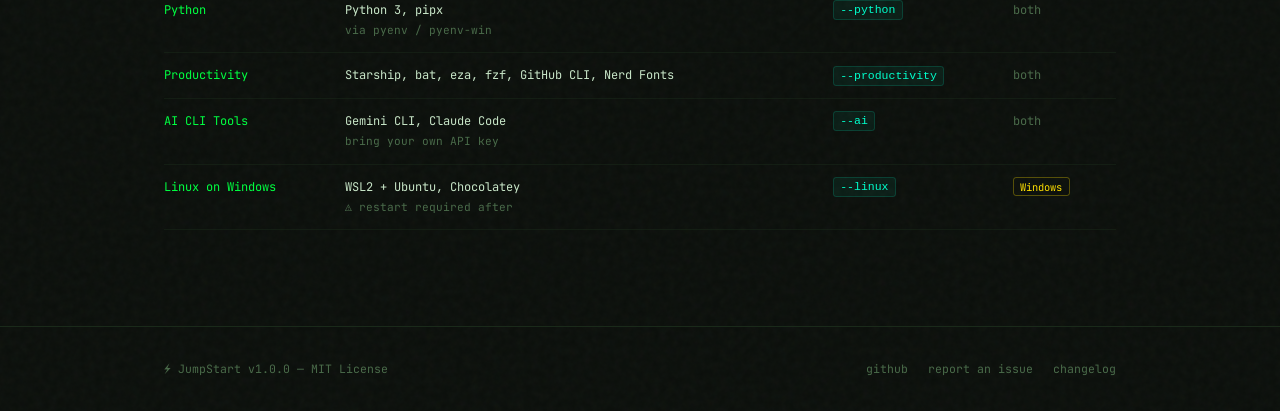
==== commit 33177e5a: "ui layout" ====
--- a/web/index.html
+++ b/web/index.html
@@ -35,12 +35,12 @@
     <div class="container">
 
       <pre class="ascii-logo" aria-hidden="true">
-  ██╗██╗   ██╗███╗   ███╗██████╗ ███████╗████████╗ █████╗ ██████╗ ████████╗
-  ██║██║   ██║████╗ ████║██╔══██╗██╔════╝╚══██╔══╝██╔══██╗██╔══██╗╚══██╔══╝
-  ██║██║   ██║██╔████╔██║██████╔╝███████╗   ██║   ███████║██████╔╝   ██║
-  ██║██║   ██║██║╚██╔╝██║██╔═══╝ ╚════██║   ██║   ██╔══██║██╔══██╗   ██║
-  ██║╚██████╔╝██║ ╚═╝ ██║██║     ███████║   ██║   ██║  ██║██║  ██║   ██║
-  ╚═╝ ╚═════╝ ╚═╝     ╚═╝╚═╝     ╚══════╝   ╚═╝   ╚═╝  ╚═╝╚═╝  ╚═╝   ╚═╝</pre>
+      ██╗██╗   ██╗███╗   ███╗██████╗ ███████╗████████╗ █████╗ ██████╗ ████████╗
+      ██║██║   ██║████╗ ████║██╔══██╗██╔════╝╚══██╔══╝██╔══██╗██╔══██╗╚══██╔══╝
+      ██║██║   ██║██╔████╔██║██████╔╝███████╗   ██║   ███████║██████╔╝   ██║
+██╗   ██║██║   ██║██║╚██╔╝██║██╔═══╝ ╚════██║   ██║   ██╔══██║██╔══██╗   ██║
+╚██████╔╝╚██████╔╝██║ ╚═╝ ██║██║     ███████║   ██║   ██║  ██║██║  ██║   ██║
+ ╚═════╝  ╚═════╝ ╚═╝     ╚═╝╚═╝     ╚══════╝   ╚═╝   ╚═╝  ╚═╝╚═╝  ╚═╝   ╚═╝</pre>
 
       <div class="hero-mobile-title">⚡ JUMPSTART</div>
 
--- a/web/style.css
+++ b/web/style.css
@@ -23,7 +23,7 @@
   background: var(--bg);
   color: var(--text);
   font-family: var(--font);
-  font-size: 13px;
+  font-size: 14px;
   line-height: 1.7;
   overflow-x: hidden;
   /* CRT noise */
@@ -766,14 +766,78 @@
   .hero-mobile-title { display: block; }
   .config-grid { grid-template-columns: 1fr; }
   .output-col { position: static; }
-  .docs-layout { grid-template-columns: 1fr; }
-  .docs-sidebar { display: none; }
-  .nav-link { padding: 0.25rem 0.4rem; font-size: 0.7rem; }
+  .docs-layout { grid-template-columns: 1fr; gap: 1.5rem; }
+  .cmd-body code { font-size: 0.7rem; }
+  
+  .docs-sidebar { 
+    position: sticky; 
+    top: 48px; 
+    z-index: 10;
+    background: var(--bg);
+    padding: 0.75rem 0;
+    margin: 0 -1.5rem;
+    padding: 0.75rem 1.5rem;
+    border-bottom: 1px solid var(--border);
+  }
+  .docs-sidebar .section-label, .docs-sidebar .sidebar-version { display: none; }
+  .toc { 
+    flex-direction: row; 
+    overflow-x: auto; 
+    padding-bottom: 0.5rem;
+    gap: 0.5rem;
+    -webkit-overflow-scrolling: touch;
+    scrollbar-width: none;
+  }
+  .toc::-webkit-scrollbar { display: none; }
+  .toc-link { 
+    white-space: nowrap; 
+    border-left: none; 
+    border: 1px solid var(--border); 
+    border-radius: 3px;
+    padding: 0.4rem 0.8rem;
+  }
+  .toc-link:hover, .toc-link.active { border-color: var(--green); background: rgba(0,255,65,0.05); }
+
+  .nav-link { 
+    padding: 0.5rem 0.6rem; 
+    font-size: 0.75rem; 
+  }
   .logo-version { display: none; }
 }
 
 @media (max-width: 480px) {
   .hero-ctas { flex-direction: column; }
-  .btn { justify-content: center; }
-  .config-toolbar { flex-direction: column; align-items: flex-start; }
-}
+  .btn { justify-content: center; padding: 0.75rem 1.1rem; }
+  .config-toolbar { flex-direction: column; align-items: stretch; }
+  .platform-toggle { width: 100%; }
+  .platform-btn { flex: 1; }
+  .config-actions { justify-content: space-between; }
+  
+  .nav-inner { padding: 0 1rem; }
+  .nav-links { gap: 0.1rem; }
+  .nav-link { padding: 0.4rem 0.5rem; }
+
+  /* Stack table cells on very small screens */
+  .pkg-table thead { display: none; }
+  .pkg-table td { 
+    display: block; 
+    padding: 0.5rem 0; 
+    border-bottom: none;
+  }
+  .pkg-table td:last-child { 
+    border-bottom: 1px solid var(--border);
+    padding-bottom: 1rem;
+    margin-bottom: 0.5rem;
+  }
+  .td-cat { font-weight: bold; font-size: 0.9rem; color: var(--green); }
+  .pkg-table td:nth-child(2)::before { content: "Includes: "; color: var(--muted); display: block; font-size: 0.65rem; text-transform: uppercase; margin-bottom: 0.2rem; }
+  .pkg-table td:nth-child(3)::before { content: "Flag: "; color: var(--muted); display: block; font-size: 0.65rem; text-transform: uppercase; margin-bottom: 0.2rem; }
+  .td-plat::before { content: "Platform: "; color: var(--muted); display: block; font-size: 0.65rem; text-transform: uppercase; margin-bottom: 0.2rem; }
+  
+  .flags-table thead { display: none; }
+  .flags-table td { display: block; padding: 0.5rem 0; border-bottom: none; }
+  .flags-table td:first-child { color: var(--cyan); font-weight: bold; }
+  .flags-table td:first-child::before { content: "Flag: "; color: var(--muted); display: block; font-size: 0.65rem; text-transform: uppercase; margin-bottom: 0.2rem; }
+  .flags-table td:last-child::before { content: "Installs: "; color: var(--muted); display: block; font-size: 0.65rem; text-transform: uppercase; margin-bottom: 0.2rem; }
+  .flags-table td:last-child { border-bottom: 1px solid var(--border); margin-bottom: 0.5rem; padding-bottom: 1rem; }
+}
